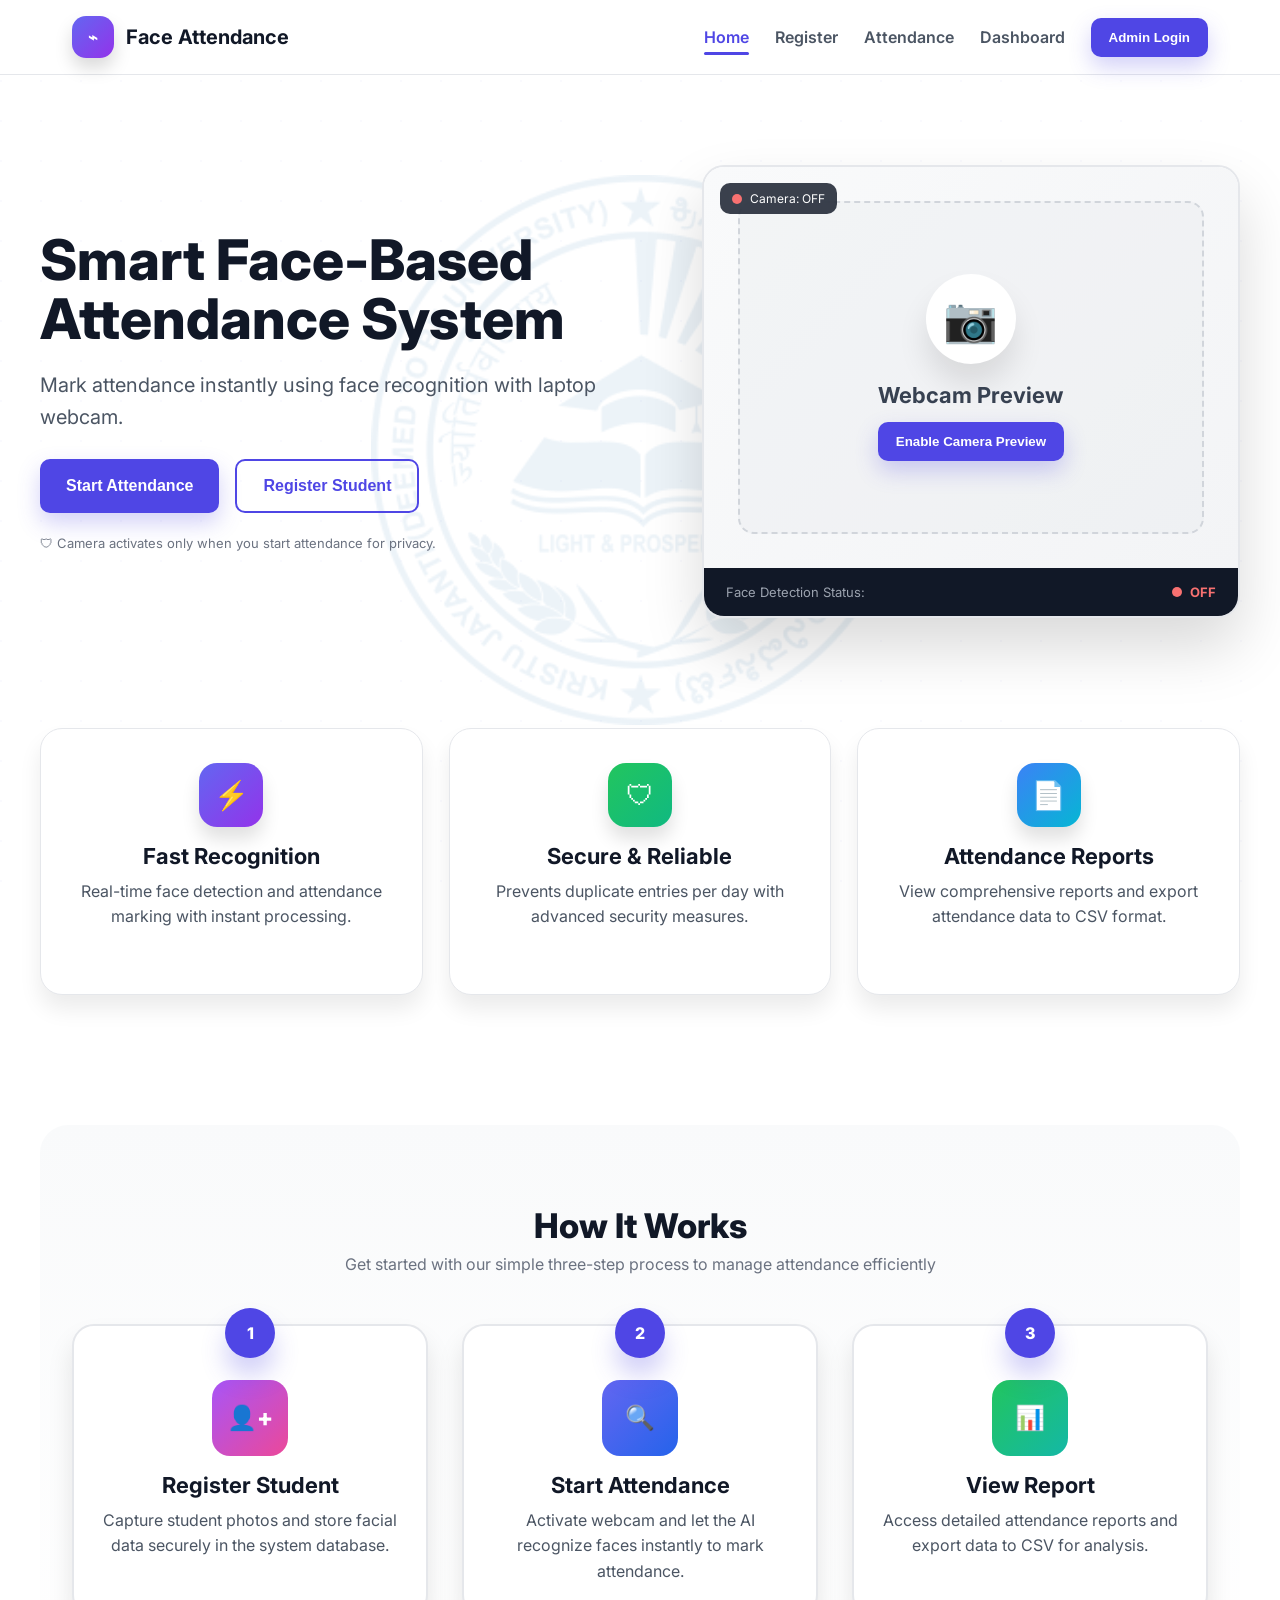
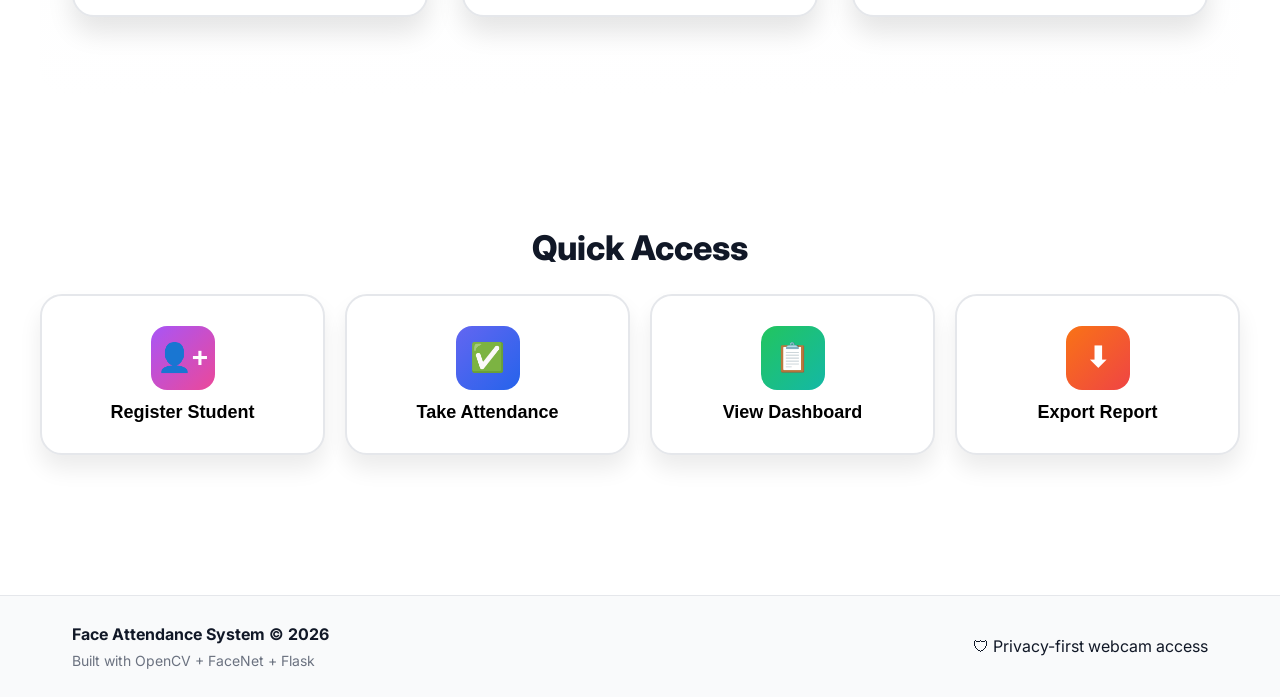
==== frondend/index.html @ 6c7b063a "Complete Face Attendance System with Flask, SQLite, Analytics, PDF & CSV export" ====
<!DOCTYPE html>
<html lang="en">
<head>
  <meta charset="UTF-8" />
  <meta name="viewport" content="width=device-width, initial-scale=1.0" />
  <title>Face Attendance | Home</title>

  <!-- Google Font -->
  <link rel="preconnect" href="https://fonts.googleapis.com" />
  <link rel="preconnect" href="https://fonts.gstatic.com" crossorigin />
  <link
    href="https://fonts.googleapis.com/css2?family=Inter:wght@400;500;600;700;800&display=swap"
    rel="stylesheet"
  />

  <!-- CSS -->
  <link rel="stylesheet" href="css/style.css" />
</head>

<body>
  <!-- Background Pattern -->
  <div class="bg-pattern"></div>

  <!-- University Logo Watermark -->
  <div class="logo-watermark">
    <img src="assets/university-logo.png" alt="University Logo" />
  </div>

  <!-- Navbar -->
  <nav class="navbar">
    <div class="nav-container">
      <div class="nav-left">
        <div class="logo-box">⌁</div>
        <span class="brand">Face Attendance</span>
      </div>

      <div class="nav-right">
        <a class="nav-link active" data-nav="index.html">Home</a>
        <a class="nav-link" data-nav="register.html">Register</a>
        <a class="nav-link" data-nav="attendance.html">Attendance</a>
        <a class="nav-link" data-nav="dashboard.html">Dashboard</a>
        <button class="btn btn-primary" data-nav="login.html">
          Admin Login
        </button>
      </div>
    </div>
  </nav>

  <!-- HERO SECTION -->
  <section class="hero container">
    <div class="hero-grid">
      <!-- Left Content -->
      <div class="hero-content">
        <h1 class="hero-title">
          Smart Face-Based <br />
          Attendance System
        </h1>

        <p class="hero-subtitle">
          Mark attendance instantly using face recognition with laptop webcam.
        </p>

        <div class="hero-actions">
          <button class="btn btn-primary btn-lg">
            Start Attendance
          </button>
          <button class="btn btn-outline btn-lg">
            Register Student
          </button>
        </div>

        <div class="privacy-note">
          🛡 Camera activates only when you start attendance for privacy.
        </div>
      </div>

      <!-- Right Webcam Card -->
      <div class="webcam-card">
        <div class="webcam-top-left">
          <span class="dot dot-red"></span>
          <span>Camera: OFF</span>
        </div>

        <button
          class="webcam-settings"
          type="button"
          aria-label="Open settings"
          title="Settings"
        >
          ⚙
        </button>

        <div class="webcam-body">
          <div class="webcam-frame"></div>

          <div class="webcam-icon">📷</div>

          <div class="webcam-info">
            <h3>Webcam Preview</h3>
            <button class="btn btn-primary">
              Enable Camera Preview
            </button>
          </div>
        </div>

        <div class="webcam-footer">
          <span class="status-label">Face Detection Status:</span>
          <span class="status-off">
            <span class="dot dot-red"></span> OFF
          </span>
        </div>
      </div>
    </div>
  </section>

  <!-- FEATURES -->
  <section class="container section">
    <div class="features">
      <div class="feature-card">
        <div class="icon-box purple">⚡</div>
        <h3>Fast Recognition</h3>
        <p>
          Real-time face detection and attendance marking with instant processing.
        </p>
        <a href="#" class="learn-more">Learn more →</a>
      </div>

      <div class="feature-card">
        <div class="icon-box green">🛡</div>
        <h3>Secure & Reliable</h3>
        <p>
          Prevents duplicate entries per day with advanced security measures.
        </p>
        <a href="#" class="learn-more">Learn more →</a>
      </div>

      <div class="feature-card">
        <div class="icon-box blue">📄</div>
        <h3>Attendance Reports</h3>
        <p>
          View comprehensive reports and export attendance data to CSV format.
        </p>
        <a href="#" class="learn-more">Learn more →</a>
      </div>
    </div>
  </section>

  <!-- HOW IT WORKS -->
  <section class="container how-section">
    <h2 class="section-title">How It Works</h2>
    <p class="section-subtitle">
      Get started with our simple three-step process to manage attendance efficiently
    </p>

    <div class="how-grid">
      <div class="how-card">
        <div class="step">1</div>
        <div class="how-icon purple">👤+</div>
        <h3>Register Student</h3>
        <p>
          Capture student photos and store facial data securely in the system database.
        </p>
      </div>

      <div class="how-card">
        <div class="step">2</div>
        <div class="how-icon indigo">🔍</div>
        <h3>Start Attendance</h3>
        <p>
          Activate webcam and let the AI recognize faces instantly to mark attendance.
        </p>
      </div>

      <div class="how-card">
        <div class="step">3</div>
        <div class="how-icon green">📊</div>
        <h3>View Report</h3>
        <p>
          Access detailed attendance reports and export data to CSV for analysis.
        </p>
      </div>
    </div>
  </section>

  <!-- QUICK ACCESS -->
  <section class="container section">
    <h2 class="section-title center">Quick Access</h2>

    <div class="quick-grid">
      <button class="quick-tile" data-nav="register.html">
        <div class="tile-icon purple">👤+</div>
        Register Student
      </button>

      <button class="quick-tile" data-nav="attendance.html">
        <div class="tile-icon indigo">✅</div>
        Take Attendance
      </button>

      <button class="quick-tile" data-nav="dashboard.html">
        <div class="tile-icon green">📋</div>
        View Dashboard
      </button>

      <button class="quick-tile">
        <div class="tile-icon orange">⬇</div>
        Export Report
      </button>
    </div>
  </section>

  <!-- FOOTER -->
  <footer class="footer">
    <div class="container footer-content">
      <div>
        <strong>Face Attendance System © 2026</strong>
        <p>Built with OpenCV + FaceNet + Flask</p>
      </div>
      <div class="footer-right">
        🛡 Privacy-first webcam access
      </div>
    </div>
  </footer>

  <!-- JS -->
  <script src="js/main.js"></script>
</body>
</html>
---- frondend/css/style.css ----
* {
  margin: 0;
  padding: 0;
  box-sizing: border-box;
}

body {
  font-family: "Inter", sans-serif;
  background: #fff;
  color: #111827;
}

.container {
  max-width: 1200px;
  margin: 0 auto;
  padding: 0 32px;
}

.section {
  padding: 70px 0;
}

.center {
  text-align: center;
}

/* Background */
.bg-pattern {
  position: fixed;
  inset: 0;
  opacity: 0.03;
  pointer-events: none;
  background-image: radial-gradient(circle at 1px 1px, #6366f1 1px, transparent 0);
  background-size: 40px 40px;
  z-index: -10;
}

/* Watermark Logo */
.logo-watermark {
  position: fixed;
  inset: 0;
  pointer-events: none;
  overflow: hidden;
  z-index: -9;
}
.logo-watermark img {
  position: absolute;
  top: 50%;
  left: 50%;
  width: 550px;
  height: 550px;
  transform: translate(-50%, -50%);
  opacity: 0.08;
  object-fit: contain;
}

/* Navbar */
.navbar {
  position: sticky;
  top: 0;
  z-index: 20;
  border-bottom: 1px solid #e5e7eb;

  /* ✅ Safari iOS support */
  -webkit-backdrop-filter: blur(12px);
  backdrop-filter: blur(12px);

  background: rgba(255, 255, 255, 0.85);
}

.nav-container {
  max-width: 1200px;
  margin: 0 auto;
  padding: 16px 32px;
  display: flex;
  justify-content: space-between;
  align-items: center;
}

.nav-left {
  display: flex;
  gap: 12px;
  align-items: center;
}

.logo-box {
  width: 42px;
  height: 42px;
  border-radius: 14px;
  display: flex;
  align-items: center;
  justify-content: center;
  color: #fff;
  font-weight: 800;
  background: linear-gradient(135deg, #6366f1, #9333ea);
  box-shadow: 0 10px 18px rgba(0, 0, 0, 0.15);
}

.brand {
  font-size: 20px;
  font-weight: 700;
}

.nav-right {
  display: flex;
  gap: 26px;
  align-items: center;
}

.nav-link {
  text-decoration: none;
  font-weight: 600;
  color: #4b5563;
}
.nav-link:hover {
  color: #4f46e5;
}

.nav-link.active {
  color: #4f46e5;
  position: relative;
}
.nav-link.active::after {
  content: "";
  position: absolute;
  left: 0;
  bottom: -8px;
  width: 100%;
  height: 3px;
  background: #4f46e5;
  border-radius: 99px;
}

/* Buttons */
.btn {
  border: none;
  padding: 12px 18px;
  border-radius: 10px;
  font-weight: 600;
  cursor: pointer;
  transition: 0.2s ease;
}

.btn-primary {
  background: #4f46e5;
  color: #fff;
  box-shadow: 0 10px 22px rgba(79, 70, 229, 0.25);
}
.btn-primary:hover {
  background: #4338ca;
}

.btn-outline {
  background: transparent;
  border: 2px solid #4f46e5;
  color: #4f46e5;
}
.btn-outline:hover {
  background: #eef2ff;
}

.btn-lg {
  padding: 16px 26px;
  font-size: 16px;
}

/* Hero */
.hero {
  padding: 90px 0 40px;
}

.hero-grid {
  display: grid;
  grid-template-columns: 1.1fr 1fr;
  gap: 70px;
  align-items: center;
}

.hero-title {
  font-size: 56px;
  font-weight: 800;
  line-height: 1.05;
  margin-bottom: 20px;
}

.hero-subtitle {
  font-size: 20px;
  color: #4b5563;
  line-height: 1.6;
  margin-bottom: 26px;
}

.hero-actions {
  display: flex;
  gap: 16px;
  margin-bottom: 22px;
}

.privacy-note {
  font-size: 13px;
  color: #6b7280;
  display: flex;
  gap: 8px;
  align-items: center;
}

/* Webcam card */
.webcam-card {
  background: #fff;
  border-radius: 22px;
  overflow: hidden;
  border: 2px solid #e5e7eb;
  box-shadow: 0 30px 60px rgba(0, 0, 0, 0.15);
  position: relative;
}

.webcam-top-left {
  position: absolute;
  top: 16px;
  left: 16px;
  background: rgba(17, 24, 39, 0.82);
  padding: 8px 12px;
  border-radius: 10px;
  color: #fff;
  font-size: 12px;
  display: flex;
  gap: 8px;
  align-items: center;
  z-index: 10;

  /* ✅ Safari iOS support */
  -webkit-backdrop-filter: blur(8px);
  backdrop-filter: blur(8px);
}

.webcam-settings {
  position: absolute;
  top: 16px;
  right: 16px;
  width: 34px;
  height: 34px;
  border-radius: 10px;
  background: rgba(255, 255, 255, 0.92);

  /* ✅ Safari iOS support */
  -webkit-backdrop-filter: blur(8px);
  backdrop-filter: blur(8px);

  box-shadow: 0 10px 16px rgba(0, 0, 0, 0.15);
}

.webcam-body {
  background: linear-gradient(135deg, #f9fafb, #f3f4f6);
  aspect-ratio: 4 / 3;
  display: flex;
  flex-direction: column;
  align-items: center;
  justify-content: center;
  gap: 18px;
  padding: 40px;
  position: relative;
}

.webcam-frame {
  position: absolute;
  inset: 34px;
  border: 2px dashed #d1d5db;
  border-radius: 16px;
  background: rgba(229, 231, 235, 0.3);
}

.webcam-icon {
  width: 90px;
  height: 90px;
  border-radius: 50%;
  background: #fff;
  display: flex;
  align-items: center;
  justify-content: center;
  font-size: 44px;
  box-shadow: 0 20px 30px rgba(0, 0, 0, 0.1);
  position: relative;
  z-index: 5;
}

.webcam-info {
  text-align: center;
  z-index: 5;
}
.webcam-info h3 {
  font-size: 22px;
  margin-bottom: 14px;
  color: #374151;
}

.webcam-footer {
  background: #111827;
  display: flex;
  justify-content: space-between;
  align-items: center;
  padding: 16px 22px;
  font-size: 13px;
}

.status-label {
  color: #9ca3af;
}

.status-off {
  color: #f87171;
  font-weight: 700;
  display: flex;
  gap: 8px;
  align-items: center;
}

.dot {
  width: 10px;
  height: 10px;
  border-radius: 50%;
}
.dot-red {
  background: #f87171;
}

/* Features */
.features {
  display: grid;
  grid-template-columns: repeat(3, 1fr);
  gap: 26px;
}

.feature-card {
  background: #fff;
  border-radius: 22px;
  padding: 34px 30px;
  text-align: center;
  border: 1px solid #e5e7eb;
  box-shadow: 0 14px 22px rgba(0, 0, 0, 0.08);
  transition: 0.25s ease;
}
.feature-card:hover {
  border-color: #c7d2fe;
  box-shadow: 0 24px 45px rgba(0, 0, 0, 0.12);
  transform: translateY(-4px);
}

.icon-box {
  width: 64px;
  height: 64px;
  border-radius: 18px;
  display: flex;
  align-items: center;
  justify-content: center;
  margin: 0 auto 16px;
  font-size: 28px;
  color: #fff;
  box-shadow: 0 12px 18px rgba(0, 0, 0, 0.12);
}

.icon-box.purple {
  background: linear-gradient(135deg, #6366f1, #9333ea);
}
.icon-box.green {
  background: linear-gradient(135deg, #22c55e, #10b981);
}
.icon-box.blue {
  background: linear-gradient(135deg, #3b82f6, #06b6d4);
}

.feature-card h3 {
  font-size: 22px;
  margin-bottom: 10px;
}
.feature-card p {
  color: #4b5563;
  line-height: 1.6;
}

.learn-more {
  display: inline-block;
  margin-top: 12px;
  text-decoration: none;
  font-weight: 600;
  font-size: 14px;
  color: #4f46e5;
  opacity: 0;
  transition: 0.25s;
}
.feature-card:hover .learn-more {
  opacity: 1;
}

/* How it works */
.how-section {
  padding: 80px 32px;
  background: linear-gradient(#f9fafb, #ffffff);
  border-radius: 28px;
  margin: 60px auto;
}

.section-title {
  font-size: 34px;
  font-weight: 800;
  text-align: center;
  margin-bottom: 8px;
}

.section-subtitle {
  text-align: center;
  color: #6b7280;
  margin-bottom: 50px;
}

.how-grid {
  display: grid;
  grid-template-columns: repeat(3, 1fr);
  gap: 34px;
}

.how-card {
  background: #fff;
  border-radius: 22px;
  padding: 44px 28px 30px;
  border: 2px solid #e5e7eb;
  box-shadow: 0 16px 26px rgba(0, 0, 0, 0.1);
  text-align: center;
  position: relative;
}

.step {
  position: absolute;
  top: -18px;
  left: 50%;
  transform: translateX(-50%);
  width: 50px;
  height: 50px;
  border-radius: 999px;
  background: #4f46e5;
  color: white;
  display: flex;
  align-items: center;
  justify-content: center;
  font-weight: 800;
  box-shadow: 0 18px 24px rgba(79, 70, 229, 0.25);
}

.how-icon {
  width: 76px;
  height: 76px;
  margin: 10px auto 16px;
  border-radius: 18px;
  display: flex;
  align-items: center;
  justify-content: center;
  font-weight: 800;
  color: white;
  font-size: 24px;
}

.how-icon.purple {
  background: linear-gradient(135deg, #a855f7, #ec4899);
}
.how-icon.indigo {
  background: linear-gradient(135deg, #6366f1, #2563eb);
}
.how-icon.green {
  background: linear-gradient(135deg, #22c55e, #14b8a6);
}

.how-card h3 {
  font-size: 22px;
  margin-bottom: 10px;
}
.how-card p {
  color: #4b5563;
  line-height: 1.6;
}

/* Quick Access */
.quick-grid {
  display: grid;
  grid-template-columns: repeat(4, 1fr);
  gap: 20px;
  margin-top: 26px;
}

.quick-tile {
  background: #fff;
  border-radius: 22px;
  border: 2px solid #e5e7eb;
  padding: 30px 24px;
  font-weight: 800;
  font-size: 18px;
  cursor: pointer;
  transition: 0.25s;
  box-shadow: 0 14px 22px rgba(0, 0, 0, 0.08);
  display: flex;
  flex-direction: column;
  align-items: center;
  gap: 12px;
}

.quick-tile:hover {
  border-color: #4f46e5;
  box-shadow: 0 24px 45px rgba(0, 0, 0, 0.12);
  transform: translateY(-4px);
}

.tile-icon {
  width: 64px;
  height: 64px;
  border-radius: 16px;
  display: flex;
  align-items: center;
  justify-content: center;
  color: white;
  font-size: 28px;
  transition: 0.2s;
}

.quick-tile:hover .tile-icon {
  transform: scale(1.08);
}

.tile-icon.purple {
  background: linear-gradient(135deg, #a855f7, #ec4899);
}
.tile-icon.indigo {
  background: linear-gradient(135deg, #6366f1, #2563eb);
}
.tile-icon.green {
  background: linear-gradient(135deg, #22c55e, #14b8a6);
}
.tile-icon.orange {
  background: linear-gradient(135deg, #f97316, #ef4444);
}

/* Footer */
.footer {
  border-top: 1px solid #e5e7eb;
  background: #f9fafb;
  margin-top: 70px;
  padding: 28px 0;
}

.footer-content {
  display: flex;
  justify-content: space-between;
  align-items: center;
}

.footer-content p {
  margin-top: 8px;
  color: #6b7280;
  font-size: 14px;
}

/* Responsive */
@media (max-width: 1024px) {
  .hero-grid {
    grid-template-columns: 1fr;
  }
  .features,
  .how-grid {
    grid-template-columns: 1fr;
  }
  .quick-grid {
    grid-template-columns: 1fr 1fr;
  }
  .nav-right {
    gap: 14px;
    flex-wrap: wrap;
    justify-content: flex-end;
  }
}
/* Full opacity background ONLY for login page */
.login-page .bg-pattern {
  opacity: 1;
}

/* Center login card */
.login-wrapper {
  min-height: 100vh;
  display: flex;
  justify-content: center;
  align-items: center;
  position: relative;
  z-index: 5;
}

/* Square login card */
.login-card-square {
  width: 380px;
  background: #ffffff;
  padding: 42px 36px;
  border-radius: 22px;
  text-align: center;

  box-shadow:
    0 30px 60px rgba(0, 0, 0, 0.25),
    0 0 0 1px rgba(99, 102, 241, 0.15);

  animation: loginFadeUp 0.6s ease;
}

/* Login heading */
.login-title {
  font-size: 26px;
  font-weight: 800;
  margin-bottom: 6px;
}

.login-sub {
  font-size: 14px;
  color: #6b7280;
  margin-bottom: 24px;
}

/* Login inputs */
.login-card-square input {
  width: 100%;
  padding: 14px 16px;
  margin-bottom: 14px;
  border-radius: 12px;
  border: 1px solid #d1d5db;
  font-size: 15px;
}

.login-card-square input:focus {
  outline: none;
  border-color: #4f46e5;
  box-shadow: 0 0 0 3px rgba(79, 70, 229, 0.25);
}

/* Divider */
.divider {
  margin: 18px 0;
  font-size: 13px;
  color: #9ca3af;
}

/* Back link */
.back-home {
  display: inline-block;
  margin-top: 18px;
  font-size: 14px;
  color: #4f46e5;
  text-decoration: none;
}

.back-home:hover {
  text-decoration: underline;
}

/* Login animation */
@keyframes loginFadeUp {
  from {
    opacity: 0;
    transform: translateY(28px);
  }
  to {
    opacity: 1;
    transform: translateY(0);
  }
}
/* ===============================
   DASHBOARD TABLE
================================ */
.dashboard-table-wrapper {
  overflow-x: auto;
  margin-top: 30px;
}

.dashboard-table {
  width: 100%;
  border-collapse: collapse;
  background: white;
  border-radius: 18px;
  overflow: hidden;
  box-shadow: 0 20px 40px rgba(0, 0, 0, 0.1);
}

.dashboard-table th,
.dashboard-table td {
  padding: 16px 18px;
  text-align: left;
  font-size: 15px;
}

.dashboard-table thead {
  background: #4f46e5;
  color: white;
}

.dashboard-table tbody tr {
  border-bottom: 1px solid #e5e7eb;
}

.dashboard-table tbody tr:hover {
  background: #f9fafb;
}

.status {
  font-weight: 700;
}

.status.present {
  color: #16a34a;
}

.status.late {
  color: #f97316;
}
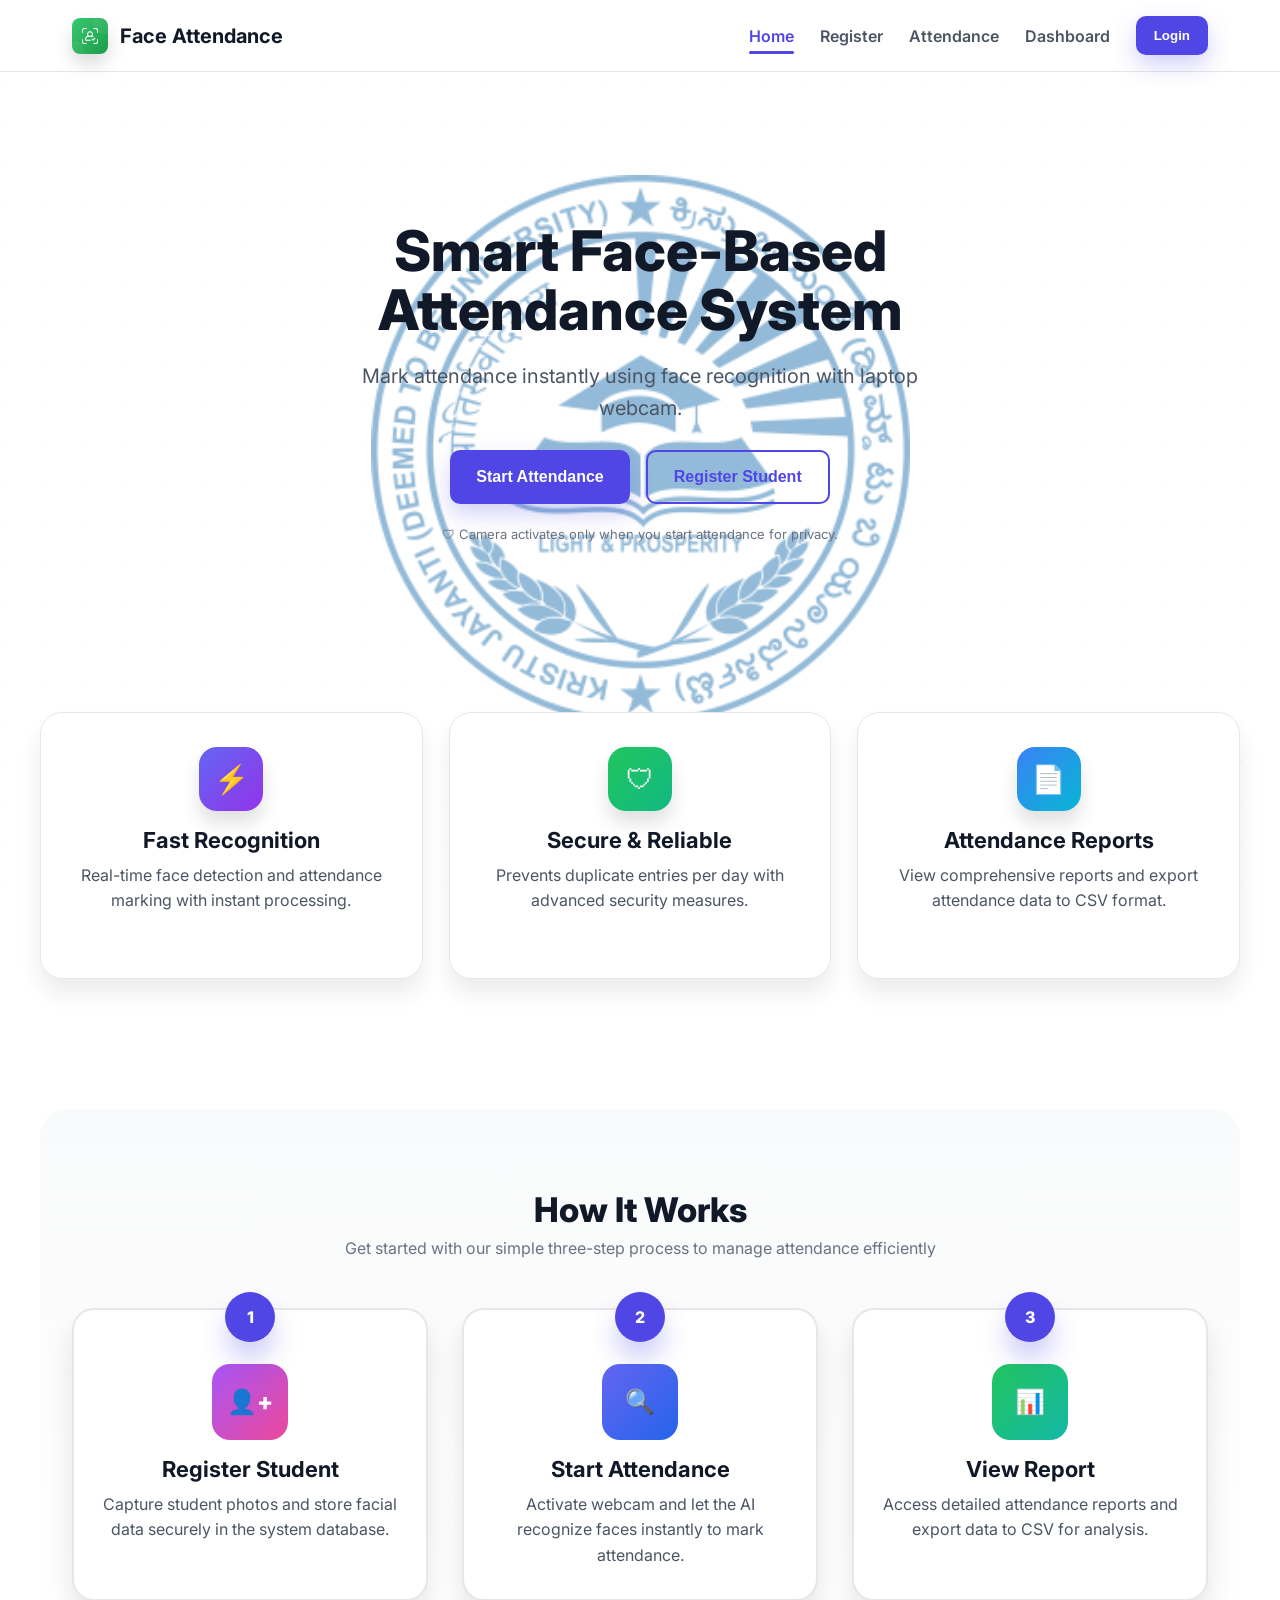
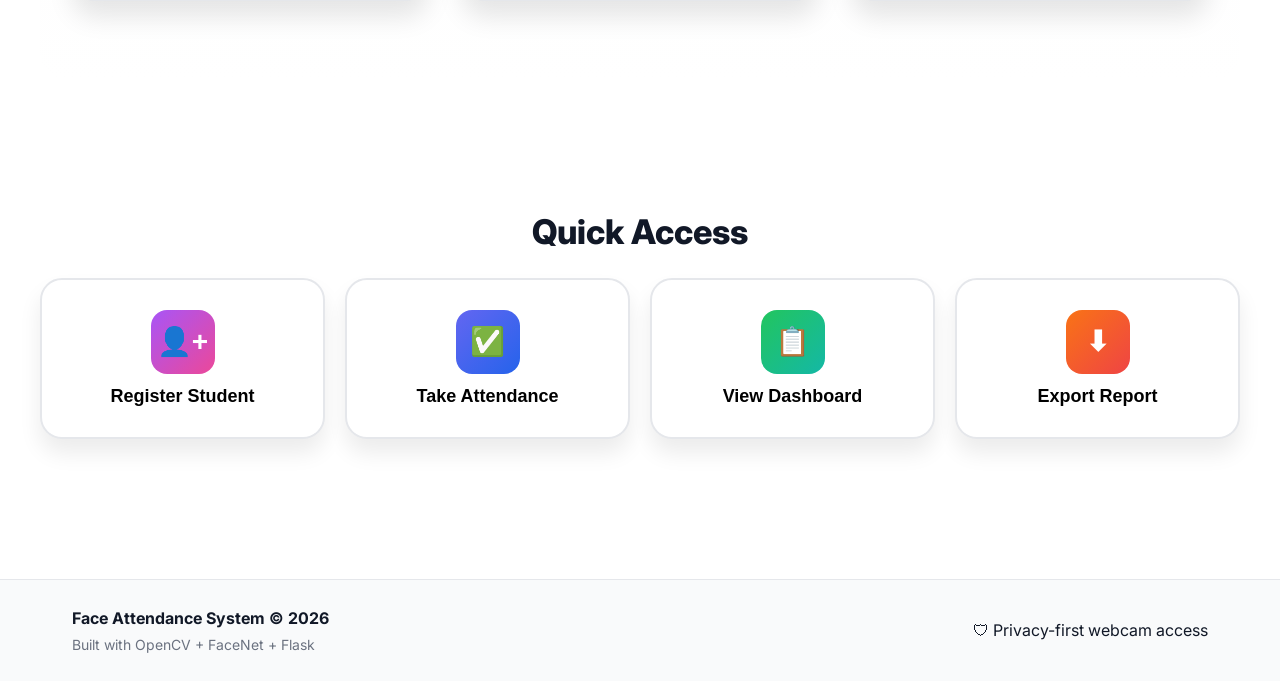
==== commit f642eba7: "Add face recognition, period-wise attendance, faculty login, 75% alert, admin dashboard" ====
--- a/frondend/index.html
+++ b/frondend/index.html
@@ -15,6 +15,10 @@
 
   <!-- CSS -->
   <link rel="stylesheet" href="css/style.css" />
+  <script>
+    // If logged in, show logout instead of Admin Login
+    // Index is public — no redirect needed
+  </script>
 </head>
 
 <body>
@@ -23,92 +27,71 @@
 
   <!-- University Logo Watermark -->
   <div class="logo-watermark">
-    <img src="assets/university-logo.png" alt="University Logo" />
+    <img src="assets/university-logo.png" alt="University Logo" style="opacity:0.45;" />
   </div>
 
   <!-- Navbar -->
   <nav class="navbar">
     <div class="nav-container">
       <div class="nav-left">
-        <div class="logo-box">⌁</div>
+        <div class="logo-box" style="background:none;padding:0;width:36px;height:36px;">
+          <img src="assets/faceattendance-2.png" alt="Logo"
+            style="width:36px;height:36px;border-radius:8px;object-fit:contain;" />
+        </div>
         <span class="brand">Face Attendance</span>
       </div>
 
       <div class="nav-right">
-        <a class="nav-link active" data-nav="index.html">Home</a>
-        <a class="nav-link" data-nav="register.html">Register</a>
-        <a class="nav-link" data-nav="attendance.html">Attendance</a>
-        <a class="nav-link" data-nav="dashboard.html">Dashboard</a>
-        <button class="btn btn-primary" data-nav="login.html">
-          Admin Login
+        <a class="nav-link active" href="index.html">Home</a>
+        <a class="nav-link" href="register.html">Register</a>
+        <a class="nav-link" href="attendance.html">Attendance</a>
+        <a class="nav-link" href="dashboard.html">Dashboard</a>
+        <button class="btn btn-primary" id="authBtn"
+          onclick="window.location.href='login.html'">
+          Login
         </button>
       </div>
     </div>
   </nav>
+  <script>
+    // Show logout if already logged in
+    const _role = localStorage.getItem("role");
+    const _name = localStorage.getItem("userName");
+    const _btn  = document.getElementById("authBtn");
+    if (localStorage.getItem("loggedIn") === "true") {
+      _btn.textContent = `Logout (${_name})`;
+      _btn.onclick     = () => {
+        ["loggedIn","role","userName","periods","facultyId"].forEach(k => localStorage.removeItem(k));
+        window.location.href = "login.html";
+      };
+    }
+  </script>
 
   <!-- HERO SECTION -->
   <section class="hero container">
-    <div class="hero-grid">
-      <!-- Left Content -->
-      <div class="hero-content">
-        <h1 class="hero-title">
-          Smart Face-Based <br />
-          Attendance System
-        </h1>
-
-        <p class="hero-subtitle">
-          Mark attendance instantly using face recognition with laptop webcam.
-        </p>
-
-        <div class="hero-actions">
-          <button class="btn btn-primary btn-lg">
-            Start Attendance
-          </button>
-          <button class="btn btn-outline btn-lg">
-            Register Student
-          </button>
-        </div>
-
-        <div class="privacy-note">
-          🛡 Camera activates only when you start attendance for privacy.
-        </div>
-      </div>
-
-      <!-- Right Webcam Card -->
-      <div class="webcam-card">
-        <div class="webcam-top-left">
-          <span class="dot dot-red"></span>
-          <span>Camera: OFF</span>
-        </div>
-
-        <button
-          class="webcam-settings"
-          type="button"
-          aria-label="Open settings"
-          title="Settings"
-        >
-          ⚙
+    <div style="text-align:center;max-width:680px;margin:0 auto;padding:60px 20px;">
+      <h1 class="hero-title">
+        Smart Face-Based <br />
+        Attendance System
+      </h1>
+
+      <p class="hero-subtitle">
+        Mark attendance instantly using face recognition with laptop webcam.
+      </p>
+
+      <div class="hero-actions" style="justify-content:center;">
+        <button class="btn btn-primary btn-lg"
+          onclick="window.location.href='attendance.html'">
+          Start Attendance
         </button>
-
-        <div class="webcam-body">
-          <div class="webcam-frame"></div>
-
-          <div class="webcam-icon">📷</div>
-
-          <div class="webcam-info">
-            <h3>Webcam Preview</h3>
-            <button class="btn btn-primary">
-              Enable Camera Preview
-            </button>
-          </div>
-        </div>
-
-        <div class="webcam-footer">
-          <span class="status-label">Face Detection Status:</span>
-          <span class="status-off">
-            <span class="dot dot-red"></span> OFF
-          </span>
-        </div>
+        <button class="btn btn-outline btn-lg"
+          onclick="window.location.href='register.html'">
+          Register Student
+        </button>
+      </div>
+
+      <div class="privacy-note" style="justify-content:center;">
+        🛡 Camera activates only when you start attendance for privacy.
       </div>
     </div>
   </section>
@@ -122,7 +105,7 @@
         <p>
           Real-time face detection and attendance marking with instant processing.
         </p>
-        <a href="#" class="learn-more">Learn more →</a>
+        <a href="attendance.html" class="learn-more">Learn more →</a>
       </div>
 
       <div class="feature-card">
@@ -131,7 +114,7 @@
         <p>
           Prevents duplicate entries per day with advanced security measures.
         </p>
-        <a href="#" class="learn-more">Learn more →</a>
+        <a href="register.html" class="learn-more">Learn more →</a>
       </div>
 
       <div class="feature-card">
@@ -140,7 +123,7 @@
         <p>
           View comprehensive reports and export attendance data to CSV format.
         </p>
-        <a href="#" class="learn-more">Learn more →</a>
+        <a href="dashboard.html" class="learn-more">Learn more →</a>
       </div>
     </div>
   </section>
@@ -187,22 +170,22 @@
     <h2 class="section-title center">Quick Access</h2>
 
     <div class="quick-grid">
-      <button class="quick-tile" data-nav="register.html">
+      <button class="quick-tile" onclick="window.location.href='register.html'">
         <div class="tile-icon purple">👤+</div>
         Register Student
       </button>
 
-      <button class="quick-tile" data-nav="attendance.html">
+      <button class="quick-tile" onclick="window.location.href='attendance.html'">
         <div class="tile-icon indigo">✅</div>
         Take Attendance
       </button>
 
-      <button class="quick-tile" data-nav="dashboard.html">
+      <button class="quick-tile" onclick="window.location.href='dashboard.html'">
         <div class="tile-icon green">📋</div>
         View Dashboard
       </button>
 
-      <button class="quick-tile">
+      <button class="quick-tile" onclick="window.location.href='dashboard.html'">
         <div class="tile-icon orange">⬇</div>
         Export Report
       </button>
@@ -222,7 +205,5 @@
     </div>
   </footer>
 
-  <!-- JS -->
-  <script src="js/main.js"></script>
 </body>
-</html>
+</html>
